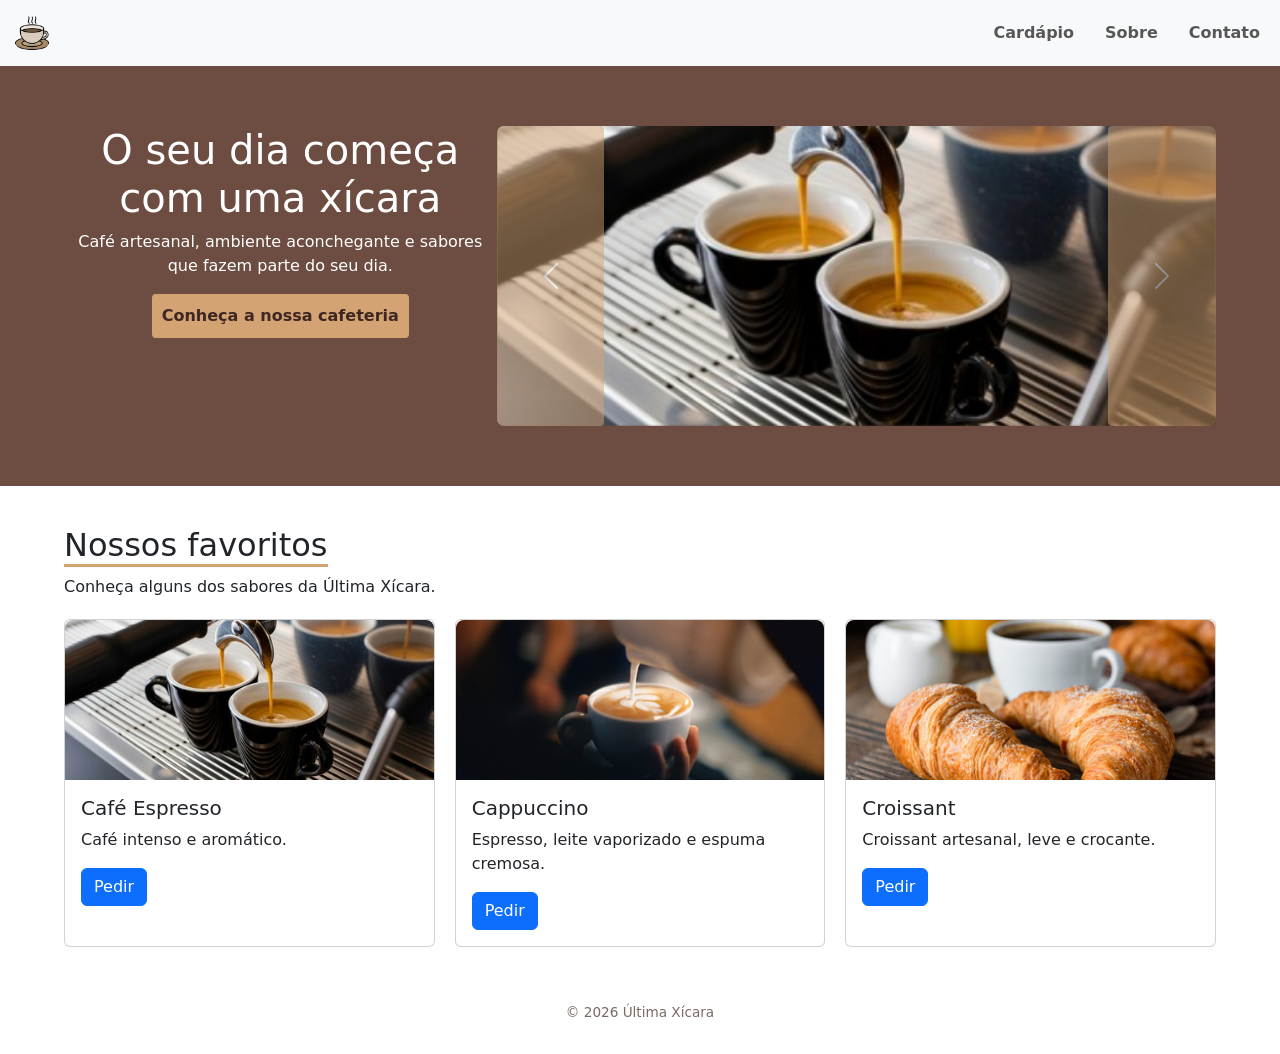
==== index.html @ 999f3351 "atualizado" ====
<!DOCTYPE html>
<html lang="pt-BR">

<head>
    <meta charset="UTF-8">
    <meta name="viewport" content="width=device-width, initial-scale=1.0">
    <title>Última Xícara | Cafeteria</title>
    <link rel="icon" href="./images/icon.png">
    <link rel="stylesheet" href="./css/style.css">
    <link href="https://cdn.jsdelivr.net/npm/bootstrap@5.3.8/dist/css/bootstrap.min.css" rel="stylesheet">
    <script src="https://cdn.jsdelivr.net/npm/bootstrap@5.3.8/dist/js/bootstrap.bundle.min.js"></script>
</head>

<body>

    <header>
        <nav class="navbar navbar-expand-sm navbar-light bg-light">
            <div class="container-fluid">
                <a class="navbar-brand" href="index.html">
                    <img src="./images/icon.png" alt="Avatar Logo" style="width:40px;" class="rounded-pill">
                </a>
      
                <div class="collapse navbar-collapse" id="navbarNav">
                    <ul class="navbar-nav ms-auto">
                        <li class="nav-item"><a class="nav-link" href="cardapio.html">Cardápio</a></li>
                        <li class="nav-item"><a class="nav-link" href="sobre-nos.html">Sobre</a></li>
                        <li class="nav-item"><a class="nav-link" href="contatos.html">Contato</a></li>
                    </ul>
                </div>
            </div>
        </nav>
    </header>

    <main>
        <section class="hero">
            <div>
                <h1>O seu dia começa com uma xícara</h1>
                <p>Café artesanal, ambiente aconchegante e sabores que fazem parte do seu dia.</p>
                <button type="button">Conheça a nossa cafeteria</button>
            </div>

            <!-- Carousel -->
            <div id="demo" class="carousel slide carousel-fade" data-bs-ride="carousel">
                <div class="carousel-inner">
                    <div class="carousel-item active">
                        <img src="./images/cafeExpresso.jpg" class="d-block w-100" alt="Café Espresso">
                    </div>
                    <div class="carousel-item">
                        <img src="./images/cappuccino.jpg" class="d-block w-100" alt="Cappuccino">
                    </div>
                    <div class="carousel-item">
                        <img src="./images/croissant.jpg" class="d-block w-100" alt="Croissant">
                    </div>
                </div>
                <button class="carousel-control-prev" type="button" data-bs-target="#demo" data-bs-slide="prev">
                    <span class="carousel-control-prev-icon" aria-hidden="true"></span>
                    <span class="visually-hidden">Anterior</span>
                </button>
                <button class="carousel-control-next" type="button" data-bs-target="#demo" data-bs-slide="next">
                    <span class="carousel-control-next-icon" aria-hidden="true"></span>
                    <span class="visually-hidden">Próximo</span>
                </button>
            </div>
        </section>

        <section class="content">
            <h2>Nossos favoritos</h2>
            <p>Conheça alguns dos sabores da Última Xícara.</p>

            <div class="cards">

                <div class="card" style="width: 18rem;">
                    <img src="./images/cafeExpresso.jpg" class="card-img-top" alt="...">
                    <div class="card-body">
                        <h5 class="card-title">Café Espresso</h5>
                        <p class="card-text">Café intenso e aromático.</p>
                        <a href="#" class="btn btn-primary">Pedir</a>
                    </div>
                </div>

                <div class="card" style="width: 18rem;">
                    <img src="./images/cappuccino.jpg" class="card-img-top" alt="...">
                    <div class="card-body">
                        <h5 class="card-title">Cappuccino</h5>
                        <p class="card-text">Espresso, leite vaporizado e espuma cremosa.</p>
                        <a href="#" class="btn btn-primary">Pedir</a>
                    </div>
                </div>

                <div class="card" style="width: 18rem;">
                    <img src="./images/croissant.jpg" class="card-img-top" alt="...">
                    <div class="card-body">
                        <h5 class="card-title">Croissant</h5>
                        <p class="card-text">Croissant artesanal, leve e crocante.</p>
                        <a href="#" class="btn btn-primary">Pedir</a>
                    </div>
                </div>

            </div>
        </section>
    </main>

    <footer>
        <p>&copy; 2026 Última Xícara</p>
    </footer>

</body>

</html>
---- css/style.css ----
* {
    box-sizing: border-box;
}

body {
    margin: 0;
    font-family: Arial, sans-serif;
    color: #3E2723;
    background: #FBF5EF;
}


.cards,
.contato-grid,
form {
    display: flex;
}

nav {
    gap: 20px;
    font-weight: bold;
    height: 100%;
    color: #B9884F;
    background-color: #fff;

}
nav ul, li{
    background-color: none;
    gap: 15px;
}
nav ul a{
    display: flex;
    gap: 15px;
    color: #B9884F;
    border: none;
    font-weight: bold;
    height: 100%;
}

@media (min-width: 577px) {
    nav ul, li {
        display: flex;
    }
}

/* Css carrossel */

#demo{
    width: 100%;   
    overflow: hidden;
    border-radius: 7px;
} 
.carousel-item{
    height: 300px;
}
.carousel-item img{
    width: 100%;
    height: 100%;
    object-fit: cover;
    object-position: center;
}

/* ------------ */
.hero {
    background: #6D4C41;
    color: #fff;
    text-align: center;
    padding: 60px 5%;
    display: flex;
    justify-content: center;
}

.hero button {
    background-color: #D4A373;
    border: #D4A373;
    color: #3E2723;
    font-weight: bold;
    padding: 10px;
    border-radius: 4px;
}

.content {
    padding: 40px 5%;
}

.content h2 {
    border-bottom: 3px solid #D4A373;
    display: inline-block;
}

.cards {
    flex-wrap: wrap;
    gap: 20px;
    margin-top: 20px;
}

.card {
    background: #fff;
    border: 1px solid #eee;
    border-radius: 8px;
    flex: 1 1 240px;
}

.card img {
    width: 100%;
    height: 160px;
    object-fit: cover;
    border-radius: 8px 8px 0 0;
}

.card-body {
    padding: 15px;
}

.contato-grid {
    flex-wrap: wrap;
    gap: 40px;
}

form {
    flex-direction: column;
    gap: 12px;
    max-width: 380px;
}

footer {
    text-align: center;
    padding: 15px;
    color: #7a6a63;
    font-size: .85rem;
}

/* Modal */
.modal-header {
    background: #6D4C41;
    color: #fff;
}
.modal-header .btn-close {
    filter: invert(1);
}


@media (max-width: 768px) {
    .hero {
        flex-direction: column;
        gap: 25px;
        padding: 40px 5%;
    }

    .hero h1 {
        font-size: 1.6rem;
    }

    .hero p {
        font-size: .95rem;
    }

    .carousel-item {
        height: 220px;
    }

    .cards {
        justify-content: center;
    }

    .card {
        flex: 1 1 100%;
        max-width: 100% !important;
    }

    .contato-grid {
        flex-direction: column;
        gap: 25px;
    }

    form {
        max-width: 100%;
    }

    .content {
        padding: 30px 5%;
    }
}
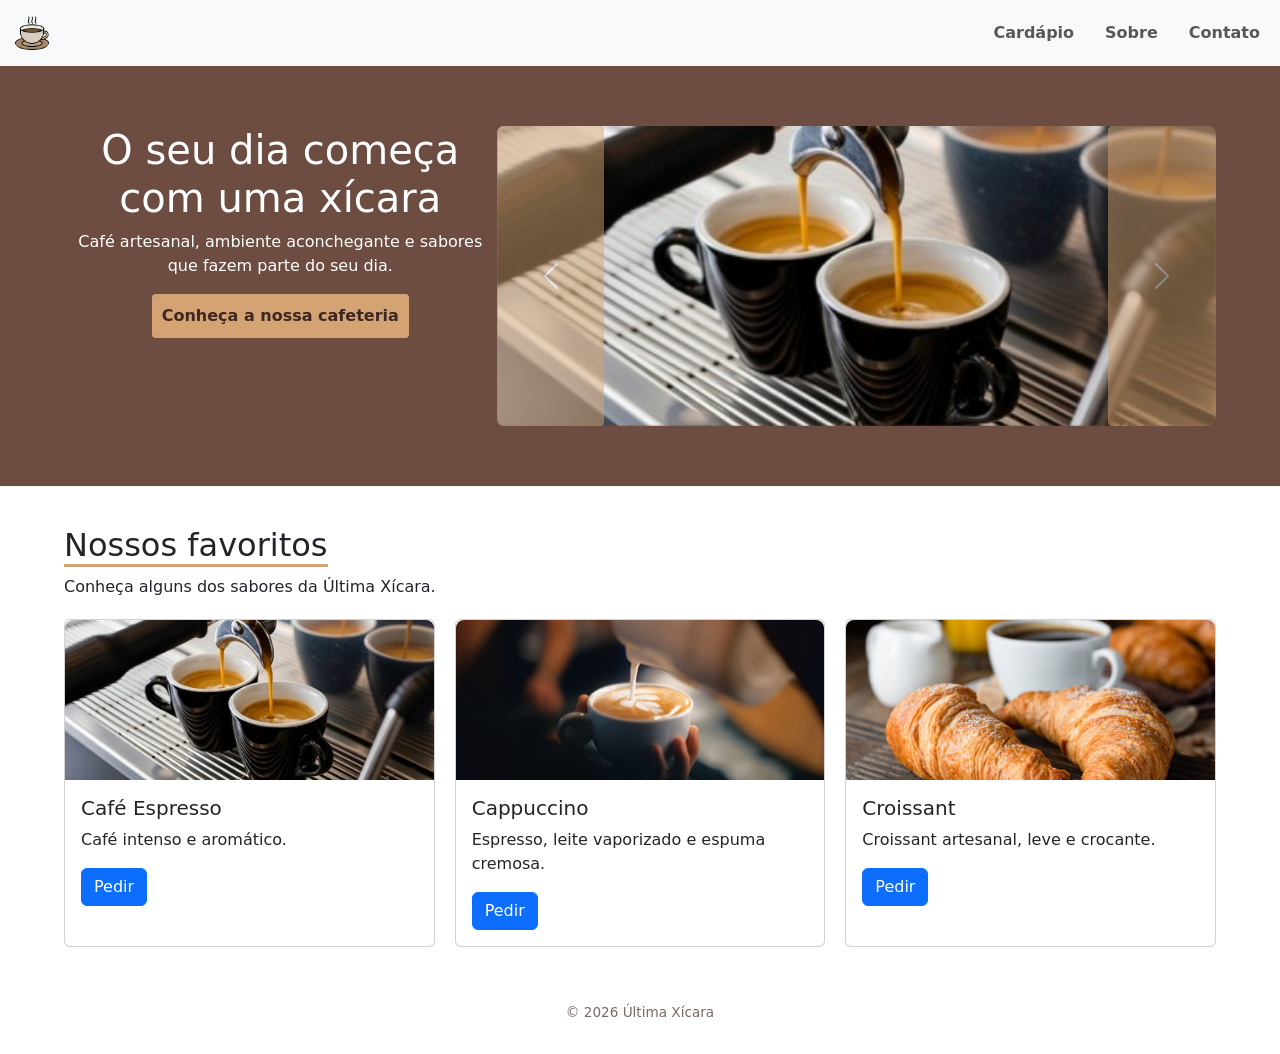
==== commit 50b2ee25: "atualizado" ====
--- a/index.html
+++ b/index.html
@@ -36,7 +36,7 @@
             <div>
                 <h1>O seu dia começa com uma xícara</h1>
                 <p>Café artesanal, ambiente aconchegante e sabores que fazem parte do seu dia.</p>
-                <button type="button">Conheça a nossa cafeteria</button>
+                <a href="sobre-nos.html"><button type="button">Conheça a nossa cafeteria</button></a>
             </div>
 
             <!-- Carousel -->
